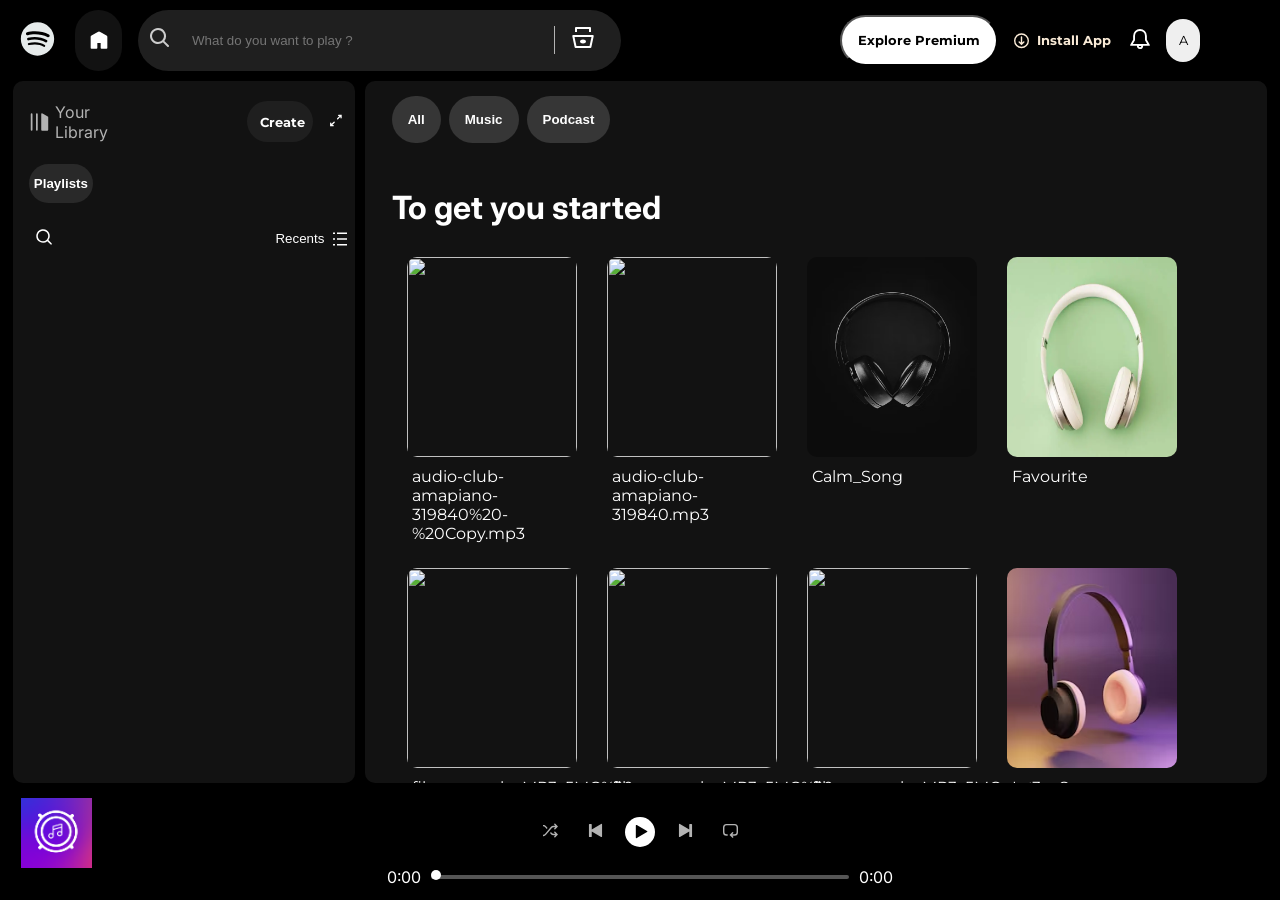
==== public/index.html @ 239e837d "vercel configuration" ====
<!DOCTYPE html>
<html lang="en">

<head>
    <meta charset="UTF-8">
    <meta name="viewport" content="width=device-width, initial-scale=1.0">
    <title>Spotify Clone</title>
    <link rel="stylesheet" href="style.css">
    <link rel="stylesheet" href="utility.css">
    <link rel="icon" href="favicon.ico">

</head>

<body>
    <div class="sidebar-content flex column hidden">
        <div id="cross">
            <p class="cross">✕</p>
        </div>
        <div class="extraInf flex column">
            <h2>Log in</h2>
            <h2>Sign up</h2>
            <?xml version="1.0" encoding="UTF-8"?>
            <svg width="24" height="4" viewBox="0 0 24 4" xmlns="http://www.w3.org/2000/svg">
                <line x1="0" y1="2" x2="20" y2="2" stroke="#ffffff" stroke-width="2" />
            </svg>
            <h3>Premium</h3>
            <h3>Help</h3>
            <h3>Downolad</h3>
            <h3>Privacy</h3>
            <h3>Terms</h3>
        </div>
    </div>
    <header class=" margine-auto align-center flex">
        <div class="logo">
            <img src="logo/Spotify-Icon-Black-Logo.wine.svg" alt="Spotify Logo" class="invert">
        </div>
        <nav class="nav flex align-center">
            <button class="home">
                <img src="logo/home.svg" alt="home" class="invet" width="20px" height="100%">
            </button>
            <div class="search-bar flex align-center">
                <div class="icon left-icon">
                    <svg viewBox="0 0 24 24" width="24" height="24" fill="#ccc">
                        <path
                            d="M10 2a8 8 0 0 1 6.32 12.9l4.39 4.38a1 1 0 0 1-1.42 1.42l-4.38-4.39A8 8 0 1 1 10 2zm0 2a6 6 0 1 0 0 12 6 6 0 0 0 0-12z">
                        </path>
                    </svg>
                </div>
                <input type="search" name="" id="" placeholder="What do you want to play ?" class="search-input">
                <div class="icon right-icon align-center">
                    <?xml version="1.0" encoding="UTF-8"?>
                    <svg xmlns="http://www.w3.org/2000/svg" viewBox="0 0 24 24" fill="#fff" width="24" height="24">
                        <path d="M15 15.5c0 1.105-1.343 2-3 2s-3-.895-3-2 1.343-2 3-2 3 .895 3 2z" />
                        <path
                            d="M1.513 9.37A1 1 0 0 1 2.291 9h19.418a1 1 0 0 1 .979 1.208l-2.339 11a1 1 0 0 1-.978.792H4.63a1 1 0 0 1-.978-.792l-2.339-11a1 1 0 0 1 .201-.837zM3.525 11l1.913 9h13.123l1.913-9H3.525zM4 2a1 1 0 0 1 1-1h14a1 1 0 0 1 1 1v4h-2V3H6v3H4V2z" />
                    </svg>
                </div>
            </div>
        </nav>
        <div class="more flex align-center">
            <button class="B1">Explore Premium</button>
            <button class="B2 align-center">
                <?xml version="1.0" encoding="UTF-8"?>
                <svg xmlns="http://www.w3.org/2000/svg" fill="currentColor" viewBox="0 0 16 16">
                    <path
                        d="M4.995 8.745a.75.75 0 0 1 1.06 0L7.25 9.939V4a.75.75 0 0 1 1.5 0v5.94l1.195-1.195a.75.75 0 1 1 1.06 1.06L8 12.811l-.528-.528a.945.945 0 0 1-.005-.005L4.995 9.805a.75.75 0 0 1 0-1.06z" />
                    <path d="M0 8a8 8 0 1 1 16 0A8 8 0 0 1 0 8zm8-6.5a6.5 6.5 0 1 0 0 13 6.5 6.5 0 0 0 0-13z" />
                </svg>
                <span>Install App</span>
            </button>
            <button class="B3 invert">
                <?xml version="1.0" encoding="UTF-8"?>
                <svg xmlns="http://www.w3.org/2000/svg" fill="currentColor" viewBox="0 0 16 16">
                    <path
                        d="M8 1.5a4 4 0 0 0-4 4v3.27a.75.75 0 0 1-.1.373L2.255 12h11.49L12.1 9.142a.75.75 0 0 1-.1-.374V5.5a4 4 0 0 0-4-4zm-5.5 4a5.5 5.5 0 0 1 11 0v3.067l2.193 3.809a.75.75 0 0 1-.65 1.124H10.5a2.5 2.5 0 0 1-5 0H.957a.75.75 0 0 1-.65-1.124L2.5 8.569V5.5zm4.5 8a1 1 0 1 0 2 0H7z" />
                </svg>
            </button>
            <button class="B4">A</button>
        </div>
        <div class="sidebar">
            <button id="menuToggle" class="flex align-center">
                <svg xmlns="http://www.w3.org/2000/svg" viewBox="0 0 24 24" width="24" height="24" fill="none"
                    stroke="currentColor" class="invert">
                    <path d="M4 5L20 5" stroke-width="1.5" stroke-linecap="round" stroke-linejoin="round" />
                    <path d="M4 12L20 12" stroke-width="1.5" stroke-linecap="round" stroke-linejoin="round" />
                    <path d="M4 19L20 19" stroke-width="1.5" stroke-linecap="round" stroke-linejoin="round" />
                </svg>

            </button>
        </div>
        </div>
    </header>

    <div class="container flex">
        <div class="left">
            <div class="Left-content">
                <div class="Your-library flex align-center margine-0">
                    <div class="your-lib flex align-center margine-0">
                        <div class="flex toggle-icon align-center" id="toggle-sidebar">
                            <?xml version="1.0" encoding="UTF-8"?>
                            <svg xmlns="http://www.w3.org/2000/svg" viewBox="0 0 24 24" fill="currentColor">
                                <path
                                    d="M3 22a1 1 0 0 1-1-1V3a1 1 0 0 1 2 0v18a1 1 0 0 1-1 1zM15.5 2.134A1 1 0 0 0 14 3v18a1 1 0 0 0 1 1h6a1 1 0 0 0 1-1V6.464a1 1 0 0 0-.5-.866l-6-3.464zM9 2a1 1 0 0 0-1 1v18a1 1 0 1 0 2 0V3a1 1 0 0 0-1-1z" />
                            </svg>
                            <p>
                                Your Library
                            </p>
                        </div>
                    </div>
                    <div class="create flex align-center">
                        <button class="b1 align-center flex justify-center">
                            <?xml version="1.0" encoding="UTF-8"?>
                            <svg xmlns="http://www.w3.org/2000/svg" viewBox="0 0 16 16" fill="currentColor">
                                <path
                                    d="M15.25 8a.75.75 0 0 1-.75.75H8.75v5.75a.75.75 0 0 1-1.5 0V8.75H1.5a.75.75 0 0 1 0-1.5h5.75V1.5a.75.75 0 0 1 1.5 0v5.75h5.75a.75.75 0 0 1 .75.75z" />
                            </svg>
                            Create
                        </button>
                        <button class="b2">
                            <?xml version="1.0" encoding="UTF-8"?>
                            <svg xmlns="http://www.w3.org/2000/svg" data-encore-id="icon" role="img" aria-hidden="true"
                                class="e-9800-icon e-9800-baseline" viewBox="0 0 16 16"
                                style="--encore-icon-height: var(--encore-graphic-size-decorative-smaller); --encore-icon-width: var(--encore-graphic-size-decorative-smaller);"
                                fill="#fff">
                                <path
                                    d="M6.53 9.47a.75.75 0 0 1 0 1.06l-2.72 2.72h1.018a.75.75 0 0 1 0 1.5H1.25v-3.579a.75.75 0 0 1 1.5 0v1.018l2.72-2.72a.75.75 0 0 1 1.06 0zm2.94-2.94a.75.75 0 0 1 0-1.06l2.72-2.72h-1.018a.75.75 0 1 1 0-1.5h3.578v3.579a.75.75 0 0 1-1.5 0V3.81l-2.72 2.72a.75.75 0 0 1-1.06 0z" />
                            </svg>
                        </button>
                    </div>
                </div>
                <div class="Playlists flex align-center">
                    <button class="inline-flex align-center justify-center">Playlists</button>
                </div>
                <div class="recents flex space-between align-center">
                    <button>
                        <svg data-encore-id="icon" role="img" aria-hidden="true"
                            class="e-9800-icon e-9800-baseline CIVozJ8XNPJ60uMN23Yg" viewBox="0 0 16 16"
                            style="filter: invert(1); --encore-icon-height: var(--encore-graphic-size-decorative-smaller); --encore-icon-width: var(--encore-graphic-size-decorative-smaller);">
                            <path
                                d="M7 1.75a5.25 5.25 0 1 0 0 10.5 5.25 5.25 0 0 0 0-10.5zM.25 7a6.75 6.75 0 1 1 12.096 4.12l3.184 3.185a.75.75 0 1 1-1.06 1.06L11.304 12.2A6.75 6.75 0 0 1 .25 7z" />
                        </svg>
                    </button>
                    <button class="flex gap">
                        <span>Recents</span>
                        <svg data-encore-id="icon" role="img" aria-hidden="true"
                            class="e-9800-icon e-9800-baseline e-9800-icon--auto-mirror" viewBox="0 0 16 16"
                            style="filter: invert(1); --encore-icon-height: var(--encore-graphic-size-decorative-smaller); --encore-icon-width: var(--encore-graphic-size-decorative-smaller);">
                            <path
                                d="M15 14.5H5V13h10v1.5zm0-5.75H5v-1.5h10v1.5zM15 3H5V1.5h10V3zM3 3H1V1.5h2V3zm0 11.5H1V13h2v1.5zm0-5.75H1v-1.5h2v1.5z" />
                        </svg>
                    </button>
                    </span>
                </div>
                <div class="song-list flex column grow">
                    <!-- javascript code -->
                </div>
            </div>
        </div>
        <div class="right">
            <div class="expand hidden">
                <div class="cover-album flex">
                    <!-- JavaScript code -->
                </div>
                <div class="tools">
                    <button><svg xmlns="http://www.w3.org/2000/svg" viewBox="0 0 16 16" fill="black">
                            <path
                                d="M3 1.713a.7.7 0 0 1 1.05-.607l10.89 6.288a.7.7 0 0 1 0 1.212L4.05 14.894A.7.7 0 0 1 3 14.288V1.713z">
                            </path>
                        </svg></button>
                    <p id="collapse-album">close</p>
                </div>
                <table class="tracklist">
                    <thead>
                        <tr>
                            <th>#</th>
                            <th><svg xmlns="http://www.w3.org/2000/svg" viewBox="0 0 24 24" width="24" height="24"
                                    color="#ffffff" fill="none">
                                    <path
                                        d="M2.5 12C2.5 7.52166 2.5 5.28249 3.89124 3.89124C5.28249 2.5 7.52166 2.5 12 2.5C16.4783 2.5 18.7175 2.5 20.1088 3.89124C21.5 5.28249 21.5 7.52166 21.5 12C21.5 16.4783 21.5 18.7175 20.1088 20.1088C18.7175 21.5 16.4783 21.5 12 21.5C7.52166 21.5 5.28249 21.5 3.89124 20.1088C2.5 18.7175 2.5 16.4783 2.5 12Z"
                                        stroke="currentColor" stroke-width="1.5" />
                                    <path
                                        d="M10 15.5C10 16.3284 9.32843 17 8.5 17C7.67157 17 7 16.3284 7 15.5C7 14.6716 7.67157 14 8.5 14C9.32843 14 10 14.6716 10 15.5ZM10 15.5V11C10 10.1062 10 9.65932 10.2262 9.38299C10.4524 9.10667 10.9638 9.00361 11.9865 8.7975C13.8531 8.42135 15.3586 7.59867 16 7V13.5M16 13.75C16 14.4404 15.4404 15 14.75 15C14.0596 15 13.5 14.4404 13.5 13.75C13.5 13.0596 14.0596 12.5 14.75 12.5C15.4404 12.5 16 13.0596 16 13.75Z"
                                        stroke="currentColor" stroke-width="1.5" stroke-linecap="round"
                                        stroke-linejoin="round" />
                                </svg></th>
                            <th>Title</th>
                            <th><span class="icon-clock">⏱️</span></th>
                        </tr>
                    </thead>
                    <tbody>
                        <!-- javascript code -->
                    </tbody>
                </table>

            </div>
            <div class="Music-Type flex align-center">
                <button class="R-button flex align-center">All</button>
                <button class="R-button flex align-center">Music</button>
                <button class="R-button flex align-center">Podcast</button>
            </div>
            <div class="Right-content">
                <h1><a href="#" class="dynamic-text">To get you started</a></h1>
                <div class="cards flex row">
                    <!-- JavaScript Code -->
                </div>
            </div>
            <footer class="spotify-footer">
                <div class="footer-top flex space-between">
                    <div class="footer-top-left flex wrap">
                        <div class="footer-column">
                            <h3 class="footer-heading">Company</h3>
                            <ul class="footer-list">
                                <li><a href="#">About</a></li>
                                <li><a href="#">Jobs</a></li>
                                <li><a href="#">For the Record</a></li>
                            </ul>
                        </div>

                        <div class="footer-column">
                            <h3 class="footer-heading">Communities</h3>
                            <ul class="footer-list">
                                <li><a href="#">For Artists</a></li>
                                <li><a href="#">Developers</a></li>
                                <li><a href="#">Advertising</a></li>
                                <li><a href="#">Investors</a></li>
                                <li><a href="#">Vendors</a></li>
                            </ul>
                        </div>

                        <div class="footer-column">
                            <h3 class="footer-heading">Useful links</h3>
                            <ul class="footer-list">
                                <li><a href="#">Support</a></li>
                                <li><a href="#">Free Mobile App</a></li>
                            </ul>
                        </div>

                        <div class="footer-column">
                            <h3 class="footer-heading">Spotify Plans</h3>
                            <ul class="footer-list">
                                <li><a href="#">Premium Individual</a></li>
                                <li><a href="#">Premium Duo</a></li>
                                <li><a href="#">Premium Family</a></li>
                                <li><a href="#">Premium Student</a></li>
                                <li><a href="#">Spotify Free</a></li>
                            </ul>
                        </div>
                    </div>
                    <div class="footer-top-right flex">
                        <button>
                            <?xml version="1.0" encoding="UTF-8"?>
                            <svg xmlns="http://www.w3.org/2000/svg" data-encore-id="icon" role="img" aria-hidden="true"
                                class="e-9800-icon e-9800-baseline" viewBox="0 0 16 16"
                                style="--encore-icon-fill: var(--text-base, #000000); --encore-icon-height: var(--encore-graphic-size-decorative-smaller); --encore-icon-width: var(--encore-graphic-size-decorative-smaller);"
                                fill="#fff">
                                <path
                                    d="M8 1.44c2.136 0 2.389.009 3.233.047.78.036 1.203.166 1.485.276.348.128.663.332.921.598.266.258.47.573.599.921.11.282.24.706.275 1.485.039.844.047 1.097.047 3.233s-.008 2.389-.047 3.232c-.035.78-.166 1.204-.275 1.486a2.654 2.654 0 0 1-1.518 1.518c-.282.11-.706.24-1.486.275-.843.039-1.097.047-3.233.047s-2.39-.008-3.232-.047c-.78-.035-1.204-.165-1.486-.275a2.477 2.477 0 0 1-.921-.599 2.477 2.477 0 0 1-.599-.92c-.11-.282-.24-.706-.275-1.486-.038-.844-.047-1.096-.047-3.232s.009-2.39.047-3.233c.036-.78.166-1.203.275-1.485.129-.348.333-.663.599-.921a2.49 2.49 0 0 1 .92-.599c.283-.11.707-.24 1.487-.275.843-.038 1.096-.047 3.232-.047L8 1.441zm.001-1.442c-2.172 0-2.445.01-3.298.048-.854.04-1.435.176-1.943.373a3.928 3.928 0 0 0-1.417.923c-.407.4-.722.883-.923 1.417-.198.508-.333 1.09-.372 1.942C.01 5.552 0 5.826 0 8c0 2.172.01 2.445.048 3.298.04.853.174 1.433.372 1.941.2.534.516 1.017.923 1.417.4.407.883.722 1.417.923.508.198 1.09.333 1.942.372.852.039 1.126.048 3.299.048 2.172 0 2.445-.01 3.298-.048.853-.04 1.433-.174 1.94-.372a4.087 4.087 0 0 0 2.34-2.34c.199-.508.334-1.09.373-1.942.039-.851.048-1.125.048-3.298s-.01-2.445-.048-3.298c-.04-.853-.174-1.433-.372-1.94a3.924 3.924 0 0 0-.923-1.418A3.928 3.928 0 0 0 13.24.42c-.508-.197-1.09-.333-1.942-.371-.851-.041-1.125-.05-3.298-.05l.001-.001z">
                                </path>
                                <path
                                    d="M8 3.892a4.108 4.108 0 1 0 0 8.216 4.108 4.108 0 0 0 0-8.216zm0 6.775a2.668 2.668 0 1 1 0-5.335 2.668 2.668 0 0 1 0 5.335zm4.27-5.978a.96.96 0 1 0 0-1.92.96.96 0 0 0 0 1.92z">
                                </path>
                            </svg>
                        </button>
                        <button>
                            <?xml version="1.0" encoding="UTF-8"?>
                            <svg xmlns="http://www.w3.org/2000/svg" data-encore-id="icon" role="img" aria-hidden="true"
                                class="e-9800-icon e-9800-baseline" viewBox="0 0 16 16"
                                style="--encore-icon-fill: var(--text-base, #000000); --encore-icon-height: var(--encore-graphic-size-decorative-smaller); --encore-icon-width: var(--encore-graphic-size-decorative-smaller);"
                                fill="#fff">
                                <path
                                    d="M13.54 3.889a2.968 2.968 0 0 0 1.333-1.683 5.937 5.937 0 0 1-1.929.738 2.992 2.992 0 0 0-.996-.706 2.98 2.98 0 0 0-1.218-.254 2.92 2.92 0 0 0-2.143.889 2.929 2.929 0 0 0-.889 2.15c0 .212.027.442.08.691a8.475 8.475 0 0 1-3.484-.932A8.536 8.536 0 0 1 1.532 2.54a2.993 2.993 0 0 0-.413 1.523c0 .519.12 1 .361 1.445.24.445.57.805.988 1.08a2.873 2.873 0 0 1-1.373-.374v.04c0 .725.23 1.365.69 1.92a2.97 2.97 0 0 0 1.739 1.048 2.937 2.937 0 0 1-1.365.056 2.94 2.94 0 0 0 1.063 1.5 2.945 2.945 0 0 0 1.77.603 5.944 5.944 0 0 1-3.77 1.302c-.243 0-.484-.016-.722-.048A8.414 8.414 0 0 0 5.15 14c.905 0 1.763-.12 2.572-.361.81-.24 1.526-.57 2.147-.988a9.044 9.044 0 0 0 1.683-1.46c.5-.556.911-1.155 1.234-1.798a9.532 9.532 0 0 0 .738-1.988 8.417 8.417 0 0 0 .246-2.429 6.177 6.177 0 0 0 1.508-1.563c-.56.249-1.14.407-1.738.476z" />
                            </svg>
                        </button>
                        <button>
                            <?xml version="1.0" encoding="UTF-8"?>
                            <svg xmlns="http://www.w3.org/2000/svg" data-encore-id="icon" role="img" aria-hidden="true"
                                class="e-9800-icon e-9800-baseline" viewBox="0 0 16 16"
                                style="--encore-icon-height: var(--encore-graphic-size-decorative-smaller); --encore-icon-width: var(--encore-graphic-size-decorative-smaller);"
                                fill="#fff">
                                <path
                                    d="M16 8a8 8 0 1 0-9.25 7.903v-5.59H4.719V8H6.75V6.237c0-2.005 1.194-3.112 3.022-3.112.875 0 1.79.156 1.79.156V5.25h-1.008c-.994 0-1.304.617-1.304 1.25V8h2.219l-.355 2.313H9.25v5.59A8.002 8.002 0 0 0 16 8z" />
                            </svg>
                        </button>

                    </div>
                </div>

                <div class="footer-bottom flex align-center space-between wrap">
                    <div class="legal-links flex wrap">
                        <a href="#">Legal</a>
                        <a href="#">Safety & Privacy Center</a>
                        <a href="#">Privacy Policy</a>
                        <a href="#">Cookies</a>
                        <a href="#">About Ads</a>
                        <a href="#">Accessibility</a>
                    </div>
                    <div class="copyright flex">
                        © 2025 Spotify AB
                    </div>
                </div>
            </footer>
        </div>
    </div>
    <footer class="currently-playing">
        <div class="image flex">
            <img src="image/music.png" alt="photo">
            <p></p>
        </div>
        <div class="controls flex justify-center align-center column">
            <div class="Playing flex justify-center align-center">
                <button>
                    <?xml version="1.0" encoding="UTF-8"?>
                    <svg xmlns="http://www.w3.org/2000/svg" data-encore-id="icon" role="img" aria-hidden="true"
                        class="e-9800-icon e-9800-baseline" viewBox="0 0 16 16"
                        style="--encore-icon-height: var(--encore-graphic-size-decorative-smaller); --encore-icon-width: var(--encore-graphic-size-decorative-smaller);"
                        fill="#b3b3b3">
                        <path
                            d="M13.151.922a.75.75 0 1 0-1.06 1.06L13.109 3H11.16a3.75 3.75 0 0 0-2.873 1.34l-6.173 7.356A2.25 2.25 0 0 1 .39 12.5H0V14h.391a3.75 3.75 0 0 0 2.873-1.34l6.173-7.356a2.25 2.25 0 0 1 1.724-.804h1.947l-1.017 1.018a.75.75 0 0 0 1.06 1.06L15.98 3.75 13.15.922zM.391 3.5H0V2h.391c1.109 0 2.16.49 2.873 1.34L4.89 5.277l-.979 1.167-1.796-2.14A2.25 2.25 0 0 0 .39 3.5z" />
                        <path
                            d="m7.5 10.723.98-1.167.957 1.14a2.25 2.25 0 0 0 1.724.804h1.947l-1.017-1.018a.75.75 0 1 1 1.06-1.06l2.829 2.828-2.829 2.828a.75.75 0 1 1-1.06-1.06L13.109 13H11.16a3.75 3.75 0 0 1-2.873-1.34l-.787-.938z" />
                    </svg>
                </button>
                <button class="previous">
                    <?xml version="1.0" encoding="UTF-8"?>
                    <svg xmlns="http://www.w3.org/2000/svg" viewBox="0 0 16 16" fill="#b3b3b3">
                        <path
                            d="M3.3 1a.7.7 0 0 1 .7.7v5.15l9.95-5.744a.7.7 0 0 1 1.05.606v12.575a.7.7 0 0 1-1.05.607L4 9.149V14.3a.7.7 0 0 1-.7.7H1.7a.7.7 0 0 1-.7-.7V1.7a.7.7 0 0 1 .7-.7h1.6z" />
                    </svg>
                </button>
                <button class="inline-flex align-center justify-center" id="toggle">
                    <?xml version="1.0" encoding="UTF-8"?>
                    <svg xmlns="http://www.w3.org/2000/svg" viewBox="0 0 16 16" fill="black">
                        <path
                            d="M3 1.713a.7.7 0 0 1 1.05-.607l10.89 6.288a.7.7 0 0 1 0 1.212L4.05 14.894A.7.7 0 0 1 3 14.288V1.713z" />
                    </svg>
                </button>
                <button class="next">
                    <?xml version="1.0" encoding="UTF-8"?>
                    <svg xmlns="http://www.w3.org/2000/svg" data-encore-id="icon" role="img" fill="#b3b3b3"
                        aria-hidden="true" class="e-9800-icon e-9800-baseline" viewBox="0 0 16 16"
                        style="--encore-icon-height: var(--encore-graphic-size-decorative-smaller); --encore-icon-width: var(--encore-graphic-size-decorative-smaller);">
                        <path
                            d="M12.7 1a.7.7 0 0 0-.7.7v5.15L2.05 1.107A.7.7 0 0 0 1 1.712v12.575a.7.7 0 0 0 1.05.607L12 9.149V14.3a.7.7 0 0 0 .7.7h1.6a.7.7 0 0 0 .7-.7V1.7a.7.7 0 0 0-.7-.7h-1.6z" />
                    </svg>
                </button>
                <button>
                    <?xml version="1.0" encoding="UTF-8"?>
                    <svg xmlns="http://www.w3.org/2000/svg" viewBox="0 0 16 16" fill="#b3b3b3">
                        <path
                            d="M0 4.75A3.75 3.75 0 0 1 3.75 1h8.5A3.75 3.75 0 0 1 16 4.75v5a3.75 3.75 0 0 1-3.75 3.75H9.81l1.018 1.018a.75.75 0 1 1-1.06 1.06L6.939 12.75l2.829-2.828a.75.75 0 1 1 1.06 1.06L9.811 12h2.439a2.25 2.25 0 0 0 2.25-2.25v-5a2.25 2.25 0 0 0-2.25-2.25h-8.5A2.25 2.25 0 0 0 1.5 4.75v5A2.25 2.25 0 0 0 3.75 12H5v1.5H3.75A3.75 3.75 0 0 1 0 9.75v-5z" />
                    </svg>
                </button>
            </div>
            <div class="seek-bar">
                <span class="current-time" id="current-time">0:00</span>
                <input type="range" class="progress" value="0" min="0" max="100">
                <span class="duration" id="duration">0:00</span>
            </div>
        </div>
    </footer>
    <script src="script.js"></script>
</body>

</html>
---- public/style.css ----
@import url('https://fonts.googleapis.com/css2?family=Montserrat:wght@400;600&family=Inter:wght@400;500&display=swap');


:root {
    --font-heading: 'Montserrat', sans-serif;
    --font-body: 'Inter', sans-serif;
}

* {
    margin: 0;
    padding: 0;
    box-sizing: border-box;
}

body {
    font-family: var(--font-body);
    background-color: black;
    color: #fff;
}

header {
    position: relative;
    padding: 0;
    margin: 0;
    width: 100vw;
    height: 9vh;
}

.right-icon {
    padding-right: 1rem;
    padding-left: 1rem;
    border-left: 1px solid #b3b3b3;
}

.nav {
    height: 90%;
    width: 50%;
    gap: 1rem;
}

.home {
    border: none;
    width: 47px;
    height: 85%;
    border-radius: 30px;
    background-color: #121212;
}

.logo img {
    height: 100%;
    width: 75px;
}

.search-input {
    width: 25rem;
    height: 100%;
    border: none;
    background-color: #1f1f1f;
    color: #fff;
}

input {
    width: auto;
    border: none;
    outline: none;
    background: transparent;
}

input:focus {
    outline: none;
    box-shadow: none;
}

.search-bar {
    gap: 20px;
    padding-left: 10px;
    padding-right: 10px;
    background-color: #1f1f1f;
    border-radius: 50px;
    width: 80%;
    height: 85%;
}

.sidebar {
    display: none;
}

.more {
    margin-right: 5rem;
    width: 70%;
    display: flex;
    justify-content: end;
    gap: 16px;
    height: 90%;
}

.B1 {
    font-family: var(--font-heading);
    font-weight: 700;
    padding-left: 1rem;
    padding-right: 1rem;
    height: 70%;
    background-color: #fff;
    border-radius: 30px;
    color: black;
}

.B2 {
    font-family: var(--font-heading);
    font-weight: 700;
    display: inline-flex;
    white-space: nowrap;
    height: 70%;
    width: 100px;
    background-color: black;
    border: none;
    color: antiquewhite;
}

.B2 svg {
    height: 50%;
    width: 15px;
    margin-right: 0.5rem;
}

.B3 {
    font-family: var(--font-heading);
    border: none;
    height: 70%;
    width: 20px;
    background-color: #fff;
}

.B4 {
    font-family: var(--font-heading);
    height: 60%;
    width: 34px;
    border-radius: 50px;
    border: none;
}

.container {
    width: 98vw;
    margin: 1%;
    margin-top: 0;
    gap: 10px;
    height: 78vh;
}

.left {
    padding: 0.5%;
    width: 28%;
    background-color: #121212;
    border-radius: 10px;
    height: 100%;
    overflow-y: hidden;
}


.left_minimize {
    padding: 0.5%;
    width: 5%;
    background-color: #121212;
    border-radius: 10px;
    height: 100%;
    overflow-y: hidden;

}


.Playlists {
    height: 8%;
    width: 100%;
}

.Playlists button {
    font-weight: 700;
    color: #fff;
    border: none;
    background-color: #292929;
    border-radius: 30px;
    width: 20%;
    height: 70%;
    padding: 3%;

}

.recents {
    gap: 1rem;
    height: 8%;
    width: 100%;
}



.recents button {
    color: #fff;
    border: none;
    background-color: transparent;
    border-radius: 30px;
}

.recents button:nth-of-type(1) {
    width: 30px;
    height: 30px;
}

.recents button:nth-of-type(1):hover {
    background-color: #292929;
}

.recents button:nth-of-type(2):hover {
    transform: scale(1.1);
}

.recents button svg {
    width: 1rem;
    height: 1rem;
}

.right {
    width: 74%;
    background-color: #121212;
    border-radius: 10px;
    height: 100%;
    overflow-y: auto;
    position: relative;
    overflow-x: hidden;
    flex-grow: 1;
    transition: width 0.4s ease;
}

.Right-content {
    margin-top: 30px;
    margin-left: 3%;
    width: 96%;
    height: 100%;
    margin-bottom: 10%;
}


.Right-content h1 a {
    text-decoration: none;
    color: #fff;
}

.Right-content h1 a:hover {
    text-decoration: underline;
}

.Music-Type {
    margin-left: 3%;
    gap: 0.5rem;
    height: 11%;
    width: 100%;
    position: sticky;
    z-index: 3;
    top: 0;
    background-color: #121212;
}

.currently-playing {
    position: fixed;
    margin: auto;
    width: 99vw;
    height: 13vh;
    bottom: 0;
    left: 0;
    right: 0;
    z-index: 2;
}

::-webkit-scrollbar {
    display: none;
}

.R-button {
    background-color: #363636;
    color: #fefefe;
    padding-left: 1rem;
    padding-right: 1rem;
    border: none;
    border-radius: 30px;
    height: 60%;
    font-weight: 700;
}

.Left-content {
    overflow-y: hidden;
    width: 100%;
    height: 100%;
    padding-left: 3%;
}

.Your-library {
    overflow-y: hidden;
    width: 100%;
    height: 10%;
}

.Your-library div {
    width: auto;
    height: 100%;
}

.toggle-icon {
    width: 50px;
    height: auto;
}

.Your-library svg {
    margin-right: 0.3rem;
}

.your-lib {
    color: #b3b3b3;
}

.your-lib svg {
    width: 24px;
    height: 24px;
}

.create {
    gap: 1rem;
    margin-left: 35%;
}

.b1 {
    font-family: var(--font-heading);
    background-color: #1f1f1f;
    width: auto;
    height: 60%;
    border-radius: 30px;
    padding-left: 0.5rem;
    padding-right: 0.5rem;
    font-weight: 700;
    border: none;
    color: #fefefe;
}

.b2 {
    font-family: var(--font-heading);
    color: #b3b3b3;
    border: none;
    background-color: #121212;
    width: auto;
    height: 60%;
}

.b2 svg {
    width: 70%;
    height: 70%;
}

.cards {
    display: flex;
    flex-direction: column;
    margin-top: 20px;
    flex-wrap: wrap;
}

.card {
    position: relative;
    border-radius: 10px;
    flex-direction: column;
    width: 200px;
    height: 60%;
}

.card:hover {
    background-color: #a5a4a436;
    cursor: pointer;

}

.card img {
    width: 170px;
    height: 200px;
    border-radius: 10px;
    margin: auto;
    margin-top: 10px;
}

.card p {
    font-family: var(--font-heading);
    padding: 10px;
    margin-top: 5px;
    width: 90%;
    margin: auto;
    margin-bottom: 5px;
}

.play-button {
    position: absolute;
    right: 8%;
    top: 55%;
    width: 50px;
    height: 50px;
    background-color: #1ed760;
    border: none;
    border-radius: 50%;
    opacity: 0;
    display: flex;
    align-items: center;
    justify-content: center;
    cursor: pointer;
    transition: opacity 0.3s ease;
}

.card:hover .play-button {
    opacity: 1;
    pointer-events: auto;
}

.play-button svg {
    width: 60%;
    height: 60%;
    color: black;
}

.spotify-footer {
    padding: 4%;
    width: 99%;
    color: #fff;
    font-family: Arial, sans-serif;
}

.footer-top {
    display: flex;
    padding-bottom: 3%;
    margin-bottom: 4%;
    flex-wrap: wrap;
    border-bottom: 2px solid #fefefe;
}

.footer-top-left {
    width: 75%;
    height: 99%;
}

.footer-top-right {
    gap: 10px;
}


.footer-top-right button {
    display: inline-flex;
    align-items: center;
    justify-content: center;
    background-color: #292929;
    border: none;
    border-radius: 30px;
    width: 40px;
    height: 40px;
}

.footer-top-right button:hover {
    background-color: #a5a4a436;
}

.footer-top-right button svg {
    width: 40%;
    height: 40%;
}

.footer-column {
    flex: 1;
    min-width: 170px;
}

.footer-heading {
    color: #fff;
    font-size: 16px;
    margin-bottom: 20px;
}

.footer-list li {
    margin-bottom: 15px;
    list-style: none;
}

.footer-list a {
    color: #919496;
    text-decoration: none;
    font-size: 14px;
}

.footer-list a:hover {
    color: #fff;
    text-decoration: underline;
}

.footer-bottom {
    max-width: 1200px;
}

.legal-links {
    gap: 15px;
}

.legal-links a {
    color: #919496;
    text-decoration: none;
    font-size: 12px;
}

.legal-links a:hover {
    color: #fff;
}

.copyright {
    color: #919496;
    font-size: 12px;
}

.controls {
    height: 100%;
    width: 50%;
    margin: auto;
}

.image {
    height: 60%;
    width: auto;
    position: absolute;
    justify-content: start;
    top: 15px;
    left: 15px;
    gap: 0.5rem;
}

.image p {
    font-family: var(--font-heading);
    display: flex;
    align-items: center;
}

.Playing {
    width: 40%;
    height: 60%;
    gap: 15px;
}

.controls button {
    border-radius: 30px;
    color: #b3b3b3;
    background-color: transparent;
    border: none;
    height: 30px;
    width: 30px;
}

.controls button:nth-of-type(3) {
    background-color: #fff;
    color: #1ed760;
}

.controls button:hover {
    color: #fff;
    transform: scale(1.1);
}

.controls button svg {
    border: none;
    height: 50%;
    width: 50%;
}

#toggle {
    background-color: white;
}

.controls button svg:hover {
    color: #b3b3b3;
}

.seek-bar {
    width: 80%;
    display: flex;
    align-items: center;
    gap: 10px;
}

.seek-bar .progress {
    flex-grow: 1;
    appearance: none;
    height: 4px;
    border-radius: 2px;
    background: #555;
    outline: none;
}

.seek-bar .progress::-webkit-slider-thumb {
    appearance: none;
    width: 10px;
    height: 10px;
    background: white;
    border-radius: 50%;
    cursor: pointer;
    margin-top: -3px;
}

.seek-bar .progress::-moz-range-thumb {
    width: 10px;
    height: 10px;
    background: white;
    border: none;
    border-radius: 50%;
    cursor: pointer;
}

.song-list {
    margin: 0 10px;
    width: 95%;
    height: 74%;
    overflow-y: scroll;
}

.song {
    padding-left: 10px;
    gap: 1.5rem;
    width: 100%;
    min-height: 5rem;
    cursor: pointer;
}

.song:hover,
.song.playing {
    border-radius: 10px;
    background-color: #1f1f1f;
}

.song ul {
    list-style: none;
    font-weight: 500;
}

.song ul li:nth-child(2) {
    color: #adadad;
}

.expand {
    z-index: 100;
    width: 100%;
    height: auto;
}

.cover-album {
    height: 260px;
    width: 100%;
    align-items: center;
}

.cover-album img {
    border-radius: 5px;
    margin: 20px;
    width: 220px;
    height: 220px;
}

.marquee {
    overflow: hidden;
    white-space: nowrap;
    flex: 1;
    position: relative;
}

.marquee p {
    font-family: var(--font-heading);
    font-size: 50px;
    font-weight: 700;
    display: inline-block;
    animation: marquee 5s linear infinite;
    margin: 0;
}

.tools {
    justify-content: space-between;
    display: flex;
    align-items: center;
    width: 100%;
    height: 100px;
}

.tools p {
    font-family: var(--font-heading);
    margin: 20px;
}

.tools p:hover {
    cursor: pointer;
}

.tools button {
    margin: 15px;
    display: flex;
    justify-content: center;
    align-items: center;
    border: none;
    background-color: #1ed760;
    border-radius: 50px;
    width: 50px;
    height: 50px;
}

.tools button svg {
    width: 20px;
    height: 20px;
}


.tools button:hover {
    cursor: pointer;
}

.tracklist {
    width: 100%;
    height: auto;
    border-collapse: collapse;
}

.tracklist thead th {
    text-align: center;
    padding: 0.75rem;
    font-size: 0.85rem;
    text-transform: uppercase;
    letter-spacing: .05em;
    border-bottom: 1px solid #444;
}

.album-logo img {
    width: 24px;
    height: 24px;
}

.tracklist tbody tr {
    transition: background-color 0.2s;
    text-align: center;
    cursor: pointer;
}

.tracklist tbody tr:hover {
    background: #2a2a2a;
    cursor: pointer;
}

.tracklist td {
    padding: 0.75rem;
    vertical-align: middle;
}

.tracklist tr.playing {
    background-color: rgba(255, 255, 255, 0.1);
}

@media (max-width: 1100px) {

    .search-bar {
        width: auto;
    }

    .home {
        display: none;
    }

    .search-bar input {
        display: none;
    }

    .right-icon {
        display: none;
    }

    header {
        position: relative;
        display: none;
        height: 55px;
    }

    .footer-top-left {
        display: flex;
        flex-direction: column;
    }

    .footer-top {
        flex-direction: column;
    }

    .Right-content h1 {
        font-size: 22px;
    }

    .cards {
        gap: 20px;
        overflow-x: auto;
    }

    .card img {
        width: 125px;
        height: 150px;
        border-radius: 10px;
        margin: auto;
        margin-top: 10px;
    }

    .extraInf {
        gap: 20px;
    }

    .card {
        width: 170px;
        height: 215px;
    }

    .card p {
        font-size: 18px;
    }

    .left {
        display: none;
    }

    .currently-playing {
        background-color: #041921;
        position: fixed;
        margin: auto;
        width: 99vw;
        height: 55px;
        bottom: 0;
        left: 0;
        right: 0;
        z-index: 3;

        display: flex;
        justify-content: space-between;
        align-items: center;
    }

    .currently-playing button {
        display: none;
    }

    #toggle {
        display: block;
        margin-left: auto;
        margin-right: 10px;
    }

    .Playing {
        width: 100%;
        display: flex;
        gap: 15px;
    }

    .B1,
    .B4,
    .B3 {
        display: none;
    }

    .sidebar {
        position: absolute;
        right: 10px;
        z-index: 5;
        display: inline;
        width: 5%;
        height: 100%;
        align-content: center;
        background-color: transparent
    }

    .sidebar button {
        background-color: transparent;
        border: none;
    }

    .sidebar-content {
        background-color: #121212;
        position: fixed;
        z-index: 10;
        width: 101vw;
        height: 100vh;
        padding-left: 10%;
        transform: translateX(200%);
        transition: transform 0.3s ease-in-out;
    }

    .sidebar-content.show {
        transform: translateX(0);
    }

    #cross {
        height: 10%;
        align-content: center;
    }

    .cross {
        display: flex;
        justify-content: end;
        padding-right: 5%;
    }

    .seek-bar .current-time,
    .seek-bar .duration {
        display: none;
    }

    .seek-bar {
        width: 99%;
        display: flex;
        position: absolute;
        bottom: 1px;
    }

    .controls {
        width: 100%;
        margin: 0;
        padding: 0;
    }

    .seek-bar input {
        width: 100%;
        color: #fefefe;
    }

    .spotify-footer {
        margin-bottom: 10%;
    }

    .image {
        height: 80%;
        width: auto;
        position: absolute;
        justify-content: start;
        top: 5px;
        left: 5px;
    }

    .seek-bar .progress::-webkit-slider-thumb {
        background: transparent;
    }

    #toggle svg {
        filter: invert(1);
    }

    #toggle {
        background-color: transparent;
    }

    .marquee {
        overflow: hidden;
        white-space: nowrap;
        flex: 1;
        position: relative;
    }

    /* the moving text */
    .marquee p {
        font-size: 50px;
        font-weight: 700;
        display: inline-block;
        animation: marquee 15s linear infinite;
    }

    @keyframes marquee {
        0% {
            transform: translateX(0);
        }

        50% {
            transform: translateX(-100%);
        }

        50.00001% {
            transform: translateX(100%);
        }

        50.01% {
            transform: translateX(100%);
        }

        100% {
            transform: translateX(-100);
        }

    }
}
---- public/utility.css ----
.flex{
    display: flex;
}
.justify-center{
    justify-content: center;
}
.align-center{
    align-items: center;
}
.margine-auto{
    margin: auto;
}
.invert{
    filter: invert(1);
}
.space-around{
    justify-content: space-around;
}
.column{
    flex-direction: column;
}
.row{
    flex-direction: row;
}
.inline-flex{
    display: inline-flex;
}
.gap{
    gap: 0.5rem;
}
.space-between{
    justify-content: space-between;
}
.margine-1{
    margin: 1rem;
}
.margineBottom-1{
    margin-bottom: 1rem;
}

.display-none{
    display: none;
}

.width{
    width: 100%;
}

.margine-0{
    margin: 0;
}

.grow{
    flex-grow: none;
}

.wrap{
    flex-wrap: wrap;
}

.hidden{
    display: none;
}
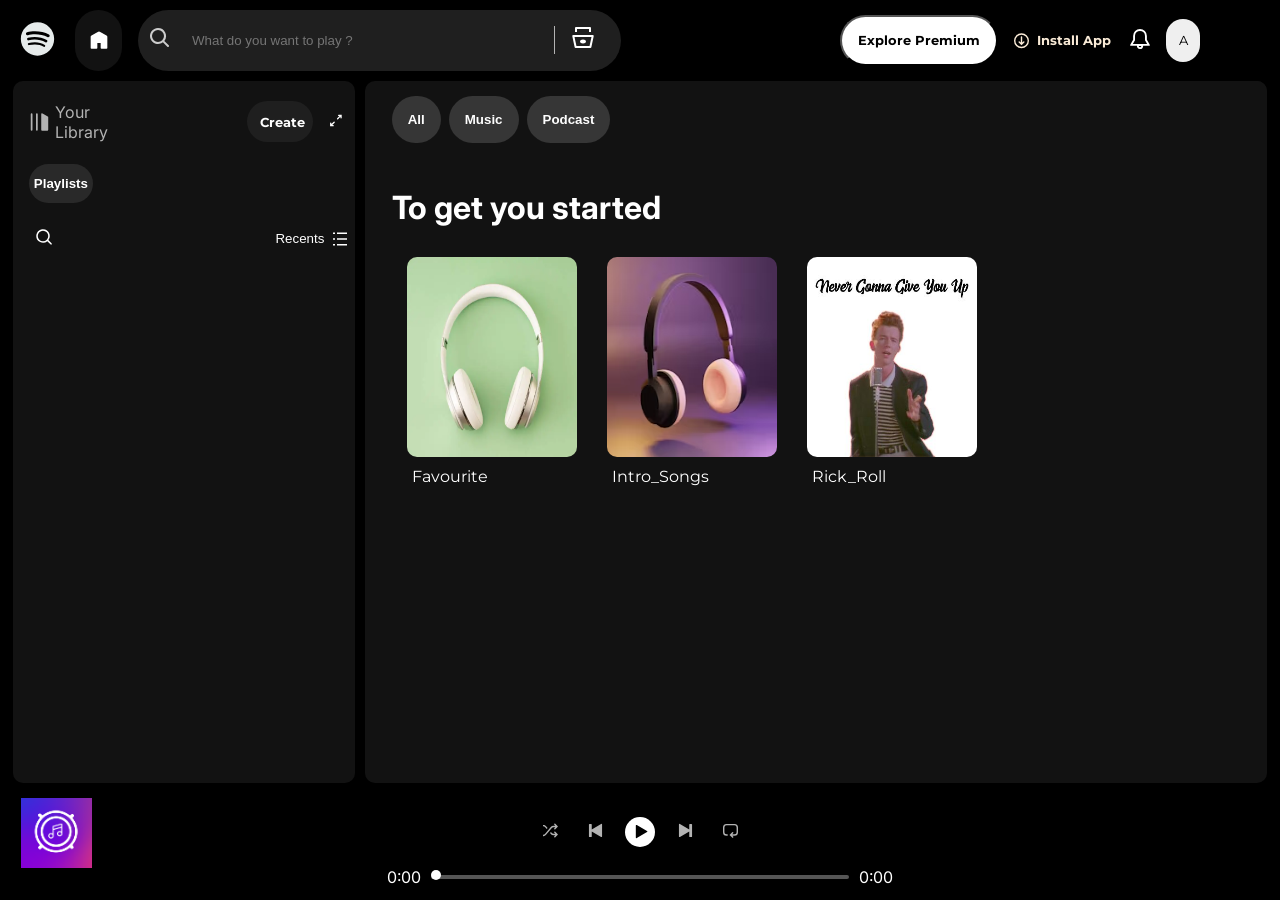
==== commit f5963715: "vercel config" ====
--- a/public/index.html
+++ b/public/index.html
@@ -303,7 +303,7 @@
     </div>
     <footer class="currently-playing">
         <div class="image flex">
-            <img src="image/music.png" alt="photo">
+            <img src="./image/music.png" alt="photo">
             <p></p>
         </div>
         <div class="controls flex justify-center align-center column">
